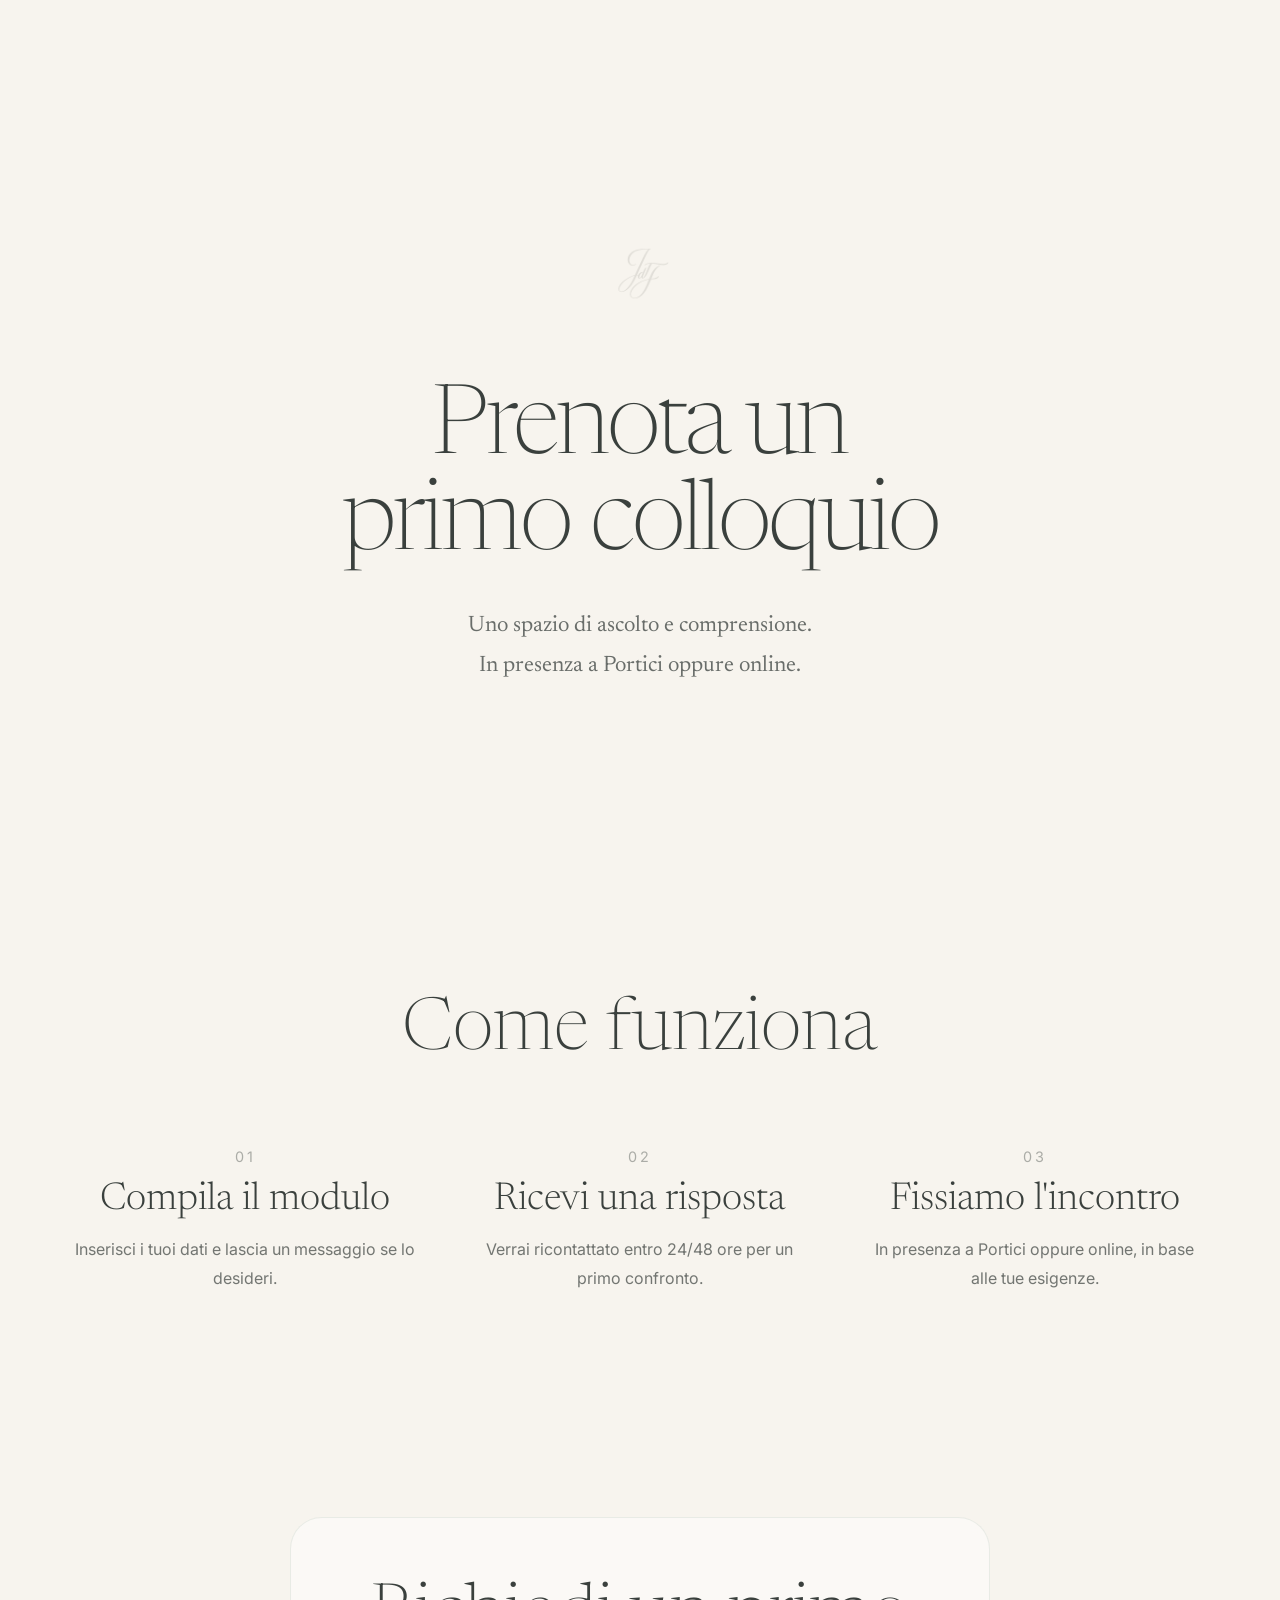
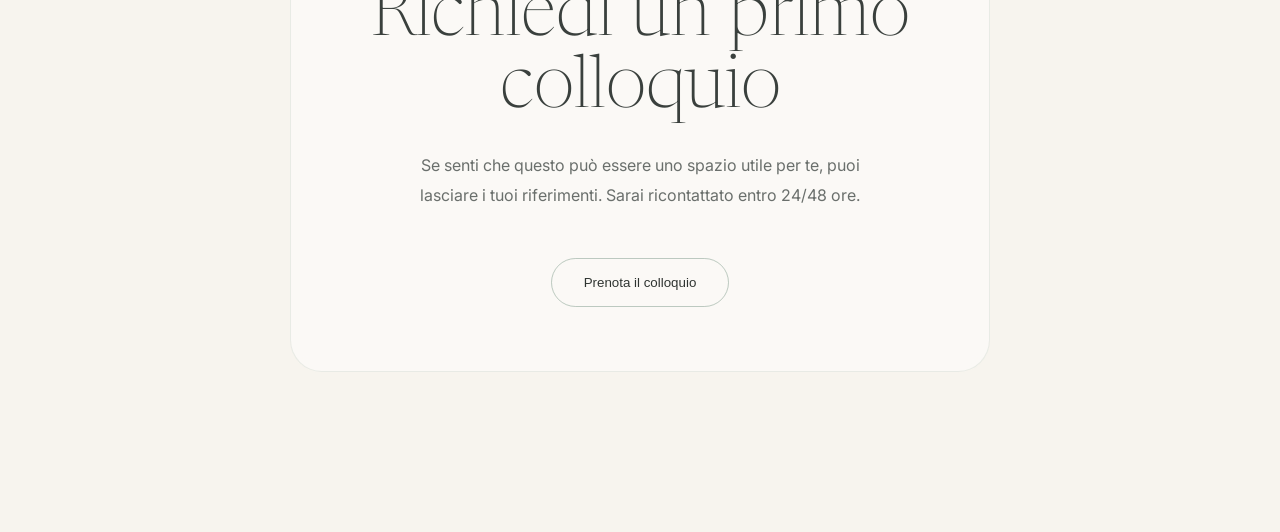
==== index.html @ c5679548 "Prima versione" ====
<!doctype html>
<html lang="it">
  <head>
    <meta charset="UTF-8" />
    <meta name="viewport" content="width=device-width, initial-scale=1.0" />

    <title>Prenota un colloquio | Jessica Di Flumeri</title>

    <link rel="preconnect" href="https://fonts.googleapis.com" />
    <link rel="preconnect" href="https://fonts.gstatic.com" crossorigin />

    <link
      href="https://fonts.googleapis.com/css2?family=Newsreader:wght@300;400;500&family=Inter:wght@300;400;500&display=swap"
      rel="stylesheet"
    />

    <link rel="stylesheet" href="style.css" />
  </head>

  <body>
    <main>
      <!-- HERO -->

      <section class="hero">
        <img src="images/logo.png" alt="JdF" class="logo" />

        <h1>
          Prenota un
          <br />
          primo colloquio
        </h1>

        <p>
          Uno spazio di ascolto e comprensione.
          <br />
          In presenza a Portici oppure online.
        </p>
      </section>

      <!-- COME FUNZIONA -->

      <section class="steps">
        <h2>Come funziona</h2>

        <div class="steps-grid">
          <div class="step">
            <span>01</span>
            <h3>Compila il modulo</h3>
            <p>Inserisci i tuoi dati e lascia un messaggio se lo desideri.</p>
          </div>

          <div class="step">
            <span>02</span>
            <h3>Ricevi una risposta</h3>
            <p>Verrai ricontattato entro 24/48 ore per un primo confronto.</p>
          </div>

          <div class="step">
            <span>03</span>
            <h3>Fissiamo l'incontro</h3>
            <p>
              In presenza a Portici oppure online, in base alle tue esigenze.
            </p>
          </div>
        </div>
      </section>

     <section class="request-section">

  <div class="booking-card">

    <div id="introContent">

      <h2 class="request-title">
        Richiedi un primo colloquio
      </h2>

      <p class="request-text">
        Se senti che questo può essere uno spazio utile per te,
        puoi lasciare i tuoi riferimenti.
        Sarai ricontattato entro 24/48 ore.
      </p>

      <button class="cta" id="openForm">
        Prenota il colloquio
      </button>

    </div>

    <div id="formContent" class="hidden">

      <form
  class="booking-form"
  name="prenotazione"
  method="POST"
  data-netlify="true"
  action="/success.html"
>

        <input
          type="hidden"
          name="form-name"
          value="prenotazione"
        />

        <input
          type="text"
          name="nome"
          placeholder="Nome e Cognome"
          required
        />

        <input
          type="email"
          name="email"
          placeholder="Email"
          required
        />

        <input
          type="tel"
          name="telefono"
          placeholder="Telefono"
          required
        />

        <select
          name="modalita"
          required
        >
          <option value="">Modalità del colloquio</option>
          <option>In presenza</option>
          <option>Online</option>
        </select>

        <textarea
          name="messaggio"
          rows="6"
          placeholder="Raccontami brevemente cosa ti ha portato qui (facoltativo)"
        ></textarea>

        <button
          type="submit"
          class="cta"
        >
          Invia richiesta
        </button>

      </form>

      <p class="privacy-note">
        Inviando la richiesta accetti il trattamento dei dati
        personali ai sensi della normativa vigente.
      </p>

    </div>

  </div>

</section>
    </main>

    <script src="script.js"></script>
  </body>
</html>
---- style.css ----
:root {
  --bg: #f7f4ee;
  --salvia: #7f9a89;
  --salvia-dark: #687d70;
  --text: #2f3431;
}

* {
  margin: 0;
  padding: 0;
  box-sizing: border-box;
}

html {
  scroll-behavior: smooth;
}

body {
  background: var(--bg);
  color: var(--text);
  font-family: "Inter", sans-serif;
}

/* ==========================
   HERO
========================== */

.hero {
  min-height: 100vh;

  display: flex;
  flex-direction: column;

  align-items: center;
  justify-content: center;

  text-align: center;

  padding: 2rem;
}

.logo {
  width: 180px;

  opacity: 0.15;

  margin-bottom: 3rem;
}

h1 {
  font-family: "Newsreader", serif;

  font-size: clamp(3.5rem, 8vw, 6rem);

  font-weight: 200;

  line-height: 1;

  letter-spacing: -0.03em;

  color: #3a403d;

  margin-bottom: 2rem;
}

.hero p {
  font-family: "Newsreader", serif;

  font-size: 1.4rem;

  line-height: 1.8;

  color: rgba(58, 64, 61, 0.75);

  max-width: 600px;
}

/* ==========================
   CTA
========================== */

.cta {
  display: inline-flex;

  align-items: center;
  justify-content: center;

  padding: 1rem 2rem;

  border-radius: 999px;

  border: 1px solid rgba(127, 154, 137, 0.5);

  background: transparent;

  color: var(--text);

  text-decoration: none;

  cursor: pointer;

  transition: all 0.3s ease;
}

.cta:hover {
  background: var(--salvia);

  border-color: var(--salvia);

  color: white;
}

/* ==========================
   COME FUNZIONA
========================== */

.steps {
  max-width: 1200px;

  margin: 0 auto;

  padding: 6rem 2rem;

  text-align: center;
}

.steps h2 {
  font-family: "Newsreader", serif;

  font-size: clamp(3rem, 6vw, 4.5rem);

  font-weight: 200;

  color: #3a403d;

  margin-bottom: 5rem;
}

.steps-grid {
  display: grid;

  grid-template-columns: repeat(3, 1fr);

  gap: 3rem;
}

.step span {
  display: block;

  font-size: 0.9rem;

  letter-spacing: 0.2em;

  color: rgba(58, 64, 61, 0.4);

  margin-bottom: 1rem;
}

.step h3 {
  font-family: "Newsreader", serif;

  font-size: 2.4rem;

  font-weight: 300;

  color: #3a403d;

  margin-bottom: 1rem;
}

.step p {
  line-height: 1.8;

  color: rgba(58, 64, 61, 0.7);
}
/* ==========================
   BOOKING CARD
========================== */

.request-section {
  max-width: 900px;

  margin: 0 auto;

  padding: 8rem 2rem 10rem;
}

.booking-card {
  max-width: 700px;

  margin: 0 auto;

  padding: 4rem;

  background: rgba(255, 255, 255, 0.45);

  border: 1px solid rgba(127, 154, 137, 0.15);

  border-radius: 32px;

  backdrop-filter: blur(8px);

  text-align: center;
}

.request-title {
  font-family: "Newsreader", serif;

  font-size: clamp(3rem, 6vw, 4.5rem);

  font-weight: 200;

  color: #3a403d;

  margin-bottom: 1.5rem;
}

.request-text {
  max-width: 500px;

  margin: 0 auto 3rem;

  line-height: 1.9;

  color: rgba(58, 64, 61, 0.75);
}

/* ==========================
   ANIMAZIONI
========================== */

#introContent {
  transition: all 0.5s ease;
}

#formContent {
  transition: all 0.8s ease;
}

.hidden {
  display: none;
}

/* ==========================
   FORM
========================== */

.booking-form {
  display: flex;

  flex-direction: column;

  gap: 1.2rem;
}

.booking-form input,
.booking-form select,
.booking-form textarea {
  width: 100%;

  padding: 1.2rem 1.5rem;

  border: 1px solid rgba(127, 154, 137, 0.25);

  border-radius: 18px;

  background: rgba(255, 255, 255, 0.55);

  font-family: "Inter", sans-serif;

  font-size: 1rem;

  color: #2f3431;

  outline: none;

  transition: 0.3s ease;
}

.booking-form input:focus,
.booking-form select:focus,
.booking-form textarea:focus {
  border-color: var(--salvia);

  box-shadow: 0 0 0 4px rgba(127, 154, 137, 0.12);
}

.booking-form textarea {
  resize: vertical;

  min-height: 120px;
}

.booking-form .cta {
  margin: 1rem auto 0;
}

.privacy-note {
  max-width: 550px;

  margin: 2rem auto 0;

  font-size: 0.9rem;

  line-height: 1.7;

  color: rgba(58, 64, 61, 0.55);
}

/* ==========================
   MOBILE
========================== */

@media (max-width: 768px) {
  .logo {
    width: 120px;
  }

  h1 {
    font-size: clamp(2.8rem, 14vw, 4rem);
  }

  .hero p {
    font-size: 1.15rem;
  }

  .steps-grid {
    grid-template-columns: 1fr;

    gap: 4rem;
  }

  .request-section {
    padding: 6rem 1.5rem 8rem;
  }

  .booking-card {
    padding: 2rem;
  }

  .request-title {
    font-size: clamp(2.5rem, 10vw, 3.5rem);
  }

  .request-text {
    font-size: 1rem;
  }
}
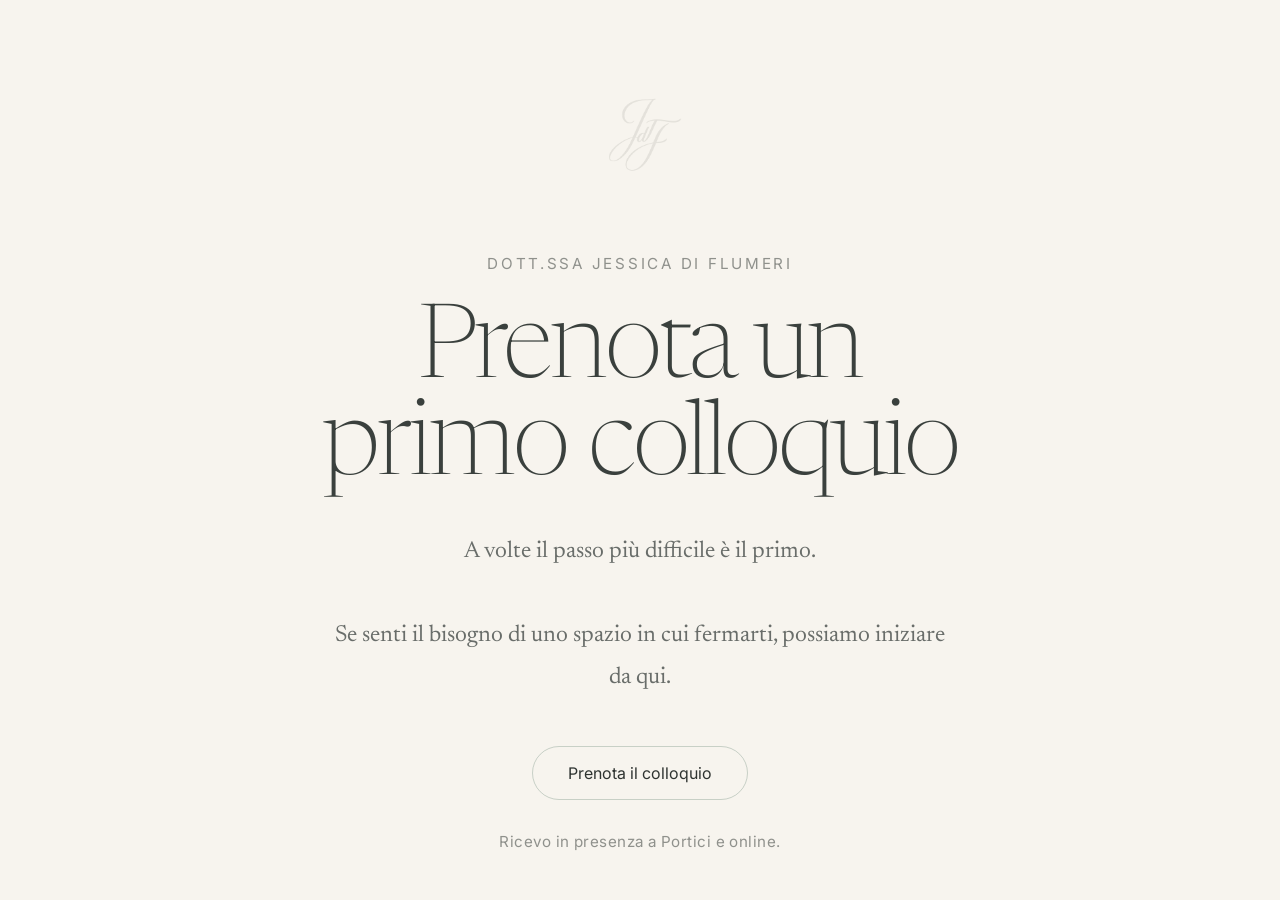
==== commit e1ec5f39: "Aggiornata landing prenotazione" ====
--- a/index.html
+++ b/index.html
@@ -1,165 +1,54 @@
 <!doctype html>
 <html lang="it">
-  <head>
-    <meta charset="UTF-8" />
-    <meta name="viewport" content="width=device-width, initial-scale=1.0" />
+<head>
+  <meta charset="UTF-8" />
+  <meta name="viewport" content="width=device-width, initial-scale=1.0" />
 
-    <title>Prenota un colloquio | Jessica Di Flumeri</title>
+  <title>Prenota un colloquio | Jessica Di Flumeri</title>
 
-    <link rel="preconnect" href="https://fonts.googleapis.com" />
-    <link rel="preconnect" href="https://fonts.gstatic.com" crossorigin />
+  <link rel="preconnect" href="https://fonts.googleapis.com">
+  <link rel="preconnect" href="https://fonts.gstatic.com" crossorigin>
 
-    <link
-      href="https://fonts.googleapis.com/css2?family=Newsreader:wght@300;400;500&family=Inter:wght@300;400;500&display=swap"
-      rel="stylesheet"
-    />
+  <link href="https://fonts.googleapis.com/css2?family=Newsreader:wght@300;400;500&family=Inter:wght@300;400;500&display=swap" rel="stylesheet">
 
-    <link rel="stylesheet" href="style.css" />
-  </head>
+  <link rel="stylesheet" href="style.css">
+</head>
 
-  <body>
-    <main>
-      <!-- HERO -->
+<body>
 
-      <section class="hero">
-        <img src="images/logo.png" alt="JdF" class="logo" />
+  <main class="hero">
 
-        <h1>
-          Prenota un
-          <br />
-          primo colloquio
-        </h1>
+    <img src="images/logo.png" alt="JdF" class="logo">
 
-        <p>
-          Uno spazio di ascolto e comprensione.
-          <br />
-          In presenza a Portici oppure online.
-        </p>
-      </section>
+<p class="doctor-name">
+  Dott.ssa Jessica Di Flumeri
+</p>
 
-      <!-- COME FUNZIONA -->
+<h1>
+  Prenota un
+  <br>
+  primo colloquio
+</h1>
 
-      <section class="steps">
-        <h2>Come funziona</h2>
+    <p class="hero-text">
+      A volte il passo più difficile è il primo.
+      <br><br>
+      Se senti il bisogno di uno spazio in cui fermarti,
+      possiamo iniziare da qui.
+    </p>
 
-        <div class="steps-grid">
-          <div class="step">
-            <span>01</span>
-            <h3>Compila il modulo</h3>
-            <p>Inserisci i tuoi dati e lascia un messaggio se lo desideri.</p>
-          </div>
+    <a href="https://wa.me/393454501775"
+      class="cta"
+      target="_blank"
+    >
+      Prenota il colloquio
+    </a>
 
-          <div class="step">
-            <span>02</span>
-            <h3>Ricevi una risposta</h3>
-            <p>Verrai ricontattato entro 24/48 ore per un primo confronto.</p>
-          </div>
+    <p class="hero-note">
+      Ricevo in presenza a Portici e online.
+    </p>
 
-          <div class="step">
-            <span>03</span>
-            <h3>Fissiamo l'incontro</h3>
-            <p>
-              In presenza a Portici oppure online, in base alle tue esigenze.
-            </p>
-          </div>
-        </div>
-      </section>
+  </main>
 
-     <section class="request-section">
-
-  <div class="booking-card">
-
-    <div id="introContent">
-
-      <h2 class="request-title">
-        Richiedi un primo colloquio
-      </h2>
-
-      <p class="request-text">
-        Se senti che questo può essere uno spazio utile per te,
-        puoi lasciare i tuoi riferimenti.
-        Sarai ricontattato entro 24/48 ore.
-      </p>
-
-      <button class="cta" id="openForm">
-        Prenota il colloquio
-      </button>
-
-    </div>
-
-    <div id="formContent" class="hidden">
-
-      <form
-  class="booking-form"
-  name="prenotazione"
-  method="POST"
-  data-netlify="true"
-  action="/success.html"
->
-
-        <input
-          type="hidden"
-          name="form-name"
-          value="prenotazione"
-        />
-
-        <input
-          type="text"
-          name="nome"
-          placeholder="Nome e Cognome"
-          required
-        />
-
-        <input
-          type="email"
-          name="email"
-          placeholder="Email"
-          required
-        />
-
-        <input
-          type="tel"
-          name="telefono"
-          placeholder="Telefono"
-          required
-        />
-
-        <select
-          name="modalita"
-          required
-        >
-          <option value="">Modalità del colloquio</option>
-          <option>In presenza</option>
-          <option>Online</option>
-        </select>
-
-        <textarea
-          name="messaggio"
-          rows="6"
-          placeholder="Raccontami brevemente cosa ti ha portato qui (facoltativo)"
-        ></textarea>
-
-        <button
-          type="submit"
-          class="cta"
-        >
-          Invia richiesta
-        </button>
-
-      </form>
-
-      <p class="privacy-note">
-        Inviando la richiesta accetti il trattamento dei dati
-        personali ai sensi della normativa vigente.
-      </p>
-
-    </div>
-
-  </div>
-
-</section>
-    </main>
-
-    <script src="script.js"></script>
-  </body>
-</html>
+</body>
+</html>
--- a/style.css
+++ b/style.css
@@ -40,39 +40,45 @@
 }
 
 .logo {
-  width: 180px;
+  width: 260px;
 
-  opacity: 0.15;
+  opacity: 0.12;
 
-  margin-bottom: 3rem;
+  margin-bottom: 2rem;
 }
 
 h1 {
   font-family: "Newsreader", serif;
 
-  font-size: clamp(3.5rem, 8vw, 6rem);
+  font-size: clamp(4rem, 8vw, 6.5rem);
 
   font-weight: 200;
 
-  line-height: 1;
+  line-height: 0.95;
 
   letter-spacing: -0.03em;
 
   color: #3a403d;
 
   margin-bottom: 2rem;
+
+  animation: fadeUp 1.2s ease;
 }
 
-.hero p {
+.hero-text {
+  max-width: 620px;
+
   font-family: "Newsreader", serif;
 
-  font-size: 1.4rem;
+  font-size: 1.45rem;
 
   line-height: 1.8;
 
   color: rgba(58, 64, 61, 0.75);
 
-  max-width: 600px;
+  margin-bottom: 3rem;
+
+  animation: fadeUp 1.4s ease;
 }
 
 /* ==========================
@@ -85,226 +91,80 @@
   align-items: center;
   justify-content: center;
 
-  padding: 1rem 2rem;
+  padding: 1rem 2.2rem;
 
   border-radius: 999px;
 
-  border: 1px solid rgba(127, 154, 137, 0.5);
-
-  background: transparent;
+  text-decoration: none;
 
   color: var(--text);
 
-  text-decoration: none;
+  border: 1px solid rgba(127, 154, 137, 0.4);
 
-  cursor: pointer;
+  transition: all 0.35s ease;
 
-  transition: all 0.3s ease;
+  animation: fadeUp 1.6s ease;
 }
 
 .cta:hover {
   background: var(--salvia);
 
+  color: white;
+
   border-color: var(--salvia);
 
-  color: white;
+  transform: translateY(-2px);
 }
 
-/* ==========================
-   COME FUNZIONA
-========================== */
+.hero-note {
+  margin-top: 2rem;
 
-.steps {
-  max-width: 1200px;
+  font-size: 0.95rem;
 
-  margin: 0 auto;
+  letter-spacing: 0.03em;
 
-  padding: 6rem 2rem;
+  color: rgba(58, 64, 61, 0.55);
 
-  text-align: center;
+  animation: fadeUp 1.8s ease;
 }
+.doctor-name {
+  font-family: "Inter", sans-serif;
 
-.steps h2 {
-  font-family: "Newsreader", serif;
+  font-size: 0.95rem;
 
-  font-size: clamp(3rem, 6vw, 4.5rem);
+  letter-spacing: 0.18em;
 
-  font-weight: 200;
+  text-transform: uppercase;
 
-  color: #3a403d;
+  color: rgba(58, 64, 61, 0.55);
 
-  margin-bottom: 5rem;
-}
-
-.steps-grid {
-  display: grid;
-
-  grid-template-columns: repeat(3, 1fr);
-
-  gap: 3rem;
-}
-
-.step span {
-  display: block;
-
-  font-size: 0.9rem;
-
-  letter-spacing: 0.2em;
-
-  color: rgba(58, 64, 61, 0.4);
-
-  margin-bottom: 1rem;
-}
-
-.step h3 {
-  font-family: "Newsreader", serif;
-
-  font-size: 2.4rem;
-
-  font-weight: 300;
-
-  color: #3a403d;
-
-  margin-bottom: 1rem;
-}
-
-.step p {
-  line-height: 1.8;
-
-  color: rgba(58, 64, 61, 0.7);
-}
-/* ==========================
-   BOOKING CARD
-========================== */
-
-.request-section {
-  max-width: 900px;
-
-  margin: 0 auto;
-
-  padding: 8rem 2rem 10rem;
-}
-
-.booking-card {
-  max-width: 700px;
-
-  margin: 0 auto;
-
-  padding: 4rem;
-
-  background: rgba(255, 255, 255, 0.45);
-
-  border: 1px solid rgba(127, 154, 137, 0.15);
-
-  border-radius: 32px;
-
-  backdrop-filter: blur(8px);
-
-  text-align: center;
-}
-
-.request-title {
-  font-family: "Newsreader", serif;
-
-  font-size: clamp(3rem, 6vw, 4.5rem);
-
-  font-weight: 200;
-
-  color: #3a403d;
-
-  margin-bottom: 1.5rem;
-}
-
-.request-text {
-  max-width: 500px;
-
-  margin: 0 auto 3rem;
-
-  line-height: 1.9;
-
-  color: rgba(58, 64, 61, 0.75);
+  margin-bottom: 2rem;
 }
 
 /* ==========================
    ANIMAZIONI
 ========================== */
 
-#introContent {
-  transition: all 0.5s ease;
+@keyframes fadeUp {
+  from {
+    opacity: 0;
+    transform: translateY(25px);
+  }
+
+  to {
+    opacity: 1;
+    transform: translateY(0);
+  }
 }
 
-#formContent {
-  transition: all 0.8s ease;
-}
+@keyframes fadeIn {
+  from {
+    opacity: 0;
+  }
 
-.hidden {
-  display: none;
-}
-
-/* ==========================
-   FORM
-========================== */
-
-.booking-form {
-  display: flex;
-
-  flex-direction: column;
-
-  gap: 1.2rem;
-}
-
-.booking-form input,
-.booking-form select,
-.booking-form textarea {
-  width: 100%;
-
-  padding: 1.2rem 1.5rem;
-
-  border: 1px solid rgba(127, 154, 137, 0.25);
-
-  border-radius: 18px;
-
-  background: rgba(255, 255, 255, 0.55);
-
-  font-family: "Inter", sans-serif;
-
-  font-size: 1rem;
-
-  color: #2f3431;
-
-  outline: none;
-
-  transition: 0.3s ease;
-}
-
-.booking-form input:focus,
-.booking-form select:focus,
-.booking-form textarea:focus {
-  border-color: var(--salvia);
-
-  box-shadow: 0 0 0 4px rgba(127, 154, 137, 0.12);
-}
-
-.booking-form textarea {
-  resize: vertical;
-
-  min-height: 120px;
-}
-
-.booking-form .cta {
-  margin: 1rem auto 0;
-}
-
-.privacy-note {
-  max-width: 550px;
-
-  margin: 2rem auto 0;
-
-  font-size: 0.9rem;
-
-  line-height: 1.7;
-
-  color: rgba(58, 64, 61, 0.55);
+  to {
+    opacity: 0.12;
+  }
 }
 
 /* ==========================
@@ -312,37 +172,20 @@
 ========================== */
 
 @media (max-width: 768px) {
+
   .logo {
-    width: 120px;
+    width: 130px;
   }
 
   h1 {
-    font-size: clamp(2.8rem, 14vw, 4rem);
+    font-size: clamp(3rem, 14vw, 4.5rem);
   }
 
-  .hero p {
-    font-size: 1.15rem;
+  .hero-text {
+    font-size: 1.2rem;
   }
 
-  .steps-grid {
-    grid-template-columns: 1fr;
-
-    gap: 4rem;
+  .hero-note {
+    font-size: 0.9rem;
   }
-
-  .request-section {
-    padding: 6rem 1.5rem 8rem;
-  }
-
-  .booking-card {
-    padding: 2rem;
-  }
-
-  .request-title {
-    font-size: clamp(2.5rem, 10vw, 3.5rem);
-  }
-
-  .request-text {
-    font-size: 1rem;
-  }
-}
+}
